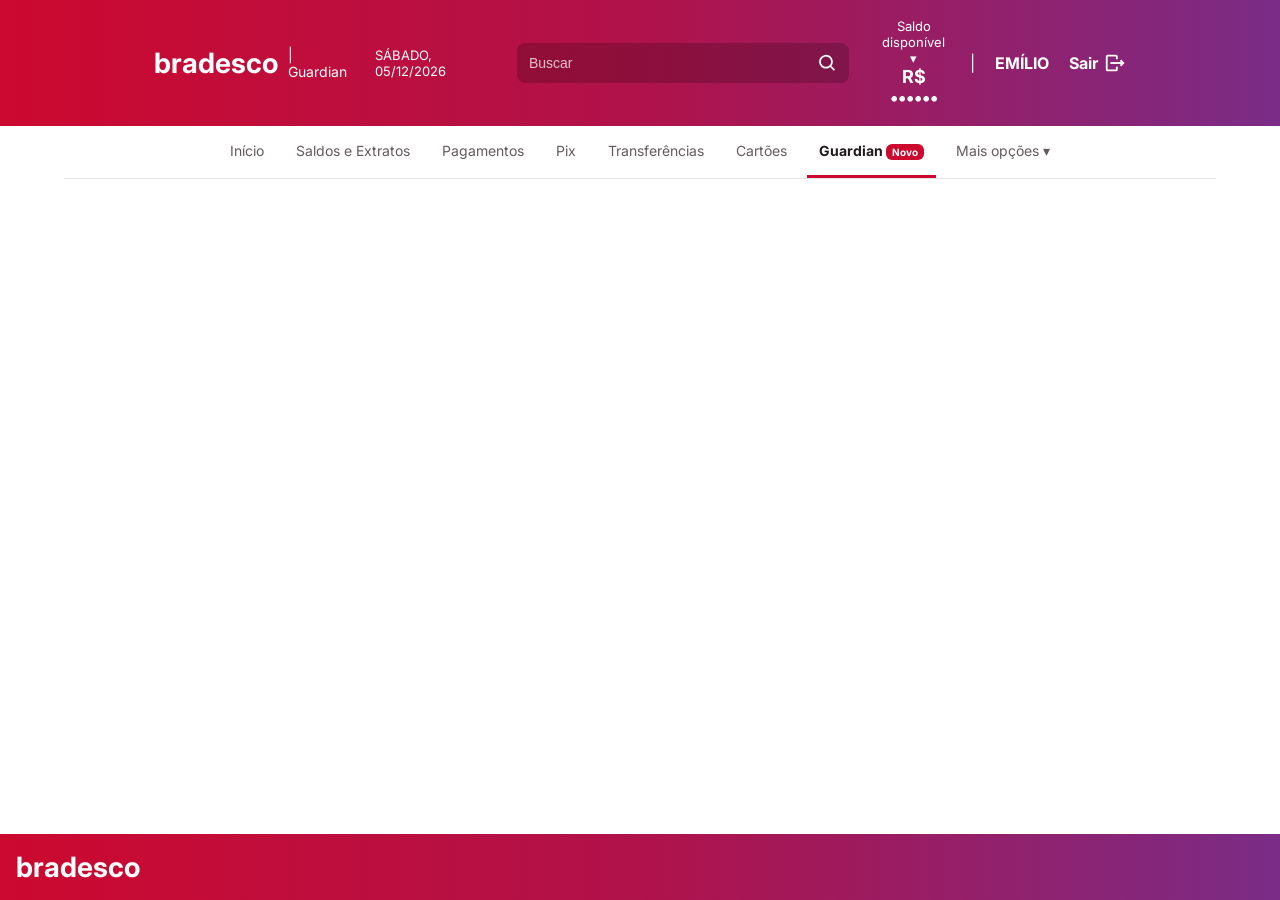
==== src/pages/guardian.html @ c9b3391c "fix: reorganize projects structure and start header and footer" ====
<!DOCTYPE html>
<html lang="pt-BR">

<head>
    <meta charset="UTF-8">
    <meta name="viewport" content="width=device-width, initial-scale=1.0">
    <title>Bradesco | Guardian</title>
    <link href="https://fonts.googleapis.com/css2?family=Inter:wght@400;500;600;700;800&display=swap" rel="stylesheet">
    <link rel="stylesheet" href="../style/main.css">
</head>

<body>
    <div class="topbar">
        <div class="title">
            <h1>bradesco</h1>
            <span class="partner">| Guardian</span>
        </div>
        <span class="data" id="today-data"></span>
        <label class="search">
            <input type="search" placeholder="Buscar" aria-label="Buscar">
            <svg class="icon" viewBox="-2.5 -2.5 24 24" aria-hidden="true">
                <path
                    d="M8 14A6 6 0 1 0 8 2a6 6 0 0 0 0 12zm6.32-1.094l3.58 3.58a1 1 0 1 1-1.415 1.413l-3.58-3.58a8 8 0 1 1 1.414-1.414z" />
            </svg>
        </label>
        <div class="balance">
            <button type="button" class="balance-button" onclick="changeBalance()">
                <span class="available-balance">Saldo disponível ▾</span>
                <span class="balance-amount" id="balance-amount">R$ ••••••</span>
            </button>

            <div class="user">
                <span>|</span>
                <span class="name">EMÍLIO</span>
                <button type="button" class="exit">
                    Sair
                    <svg class="icon icon-line" viewBox="0 0 24 24" aria-hidden="true">
                        <polyline points="18 9 21 12 18 15"></polyline>
                        <line x1="21" y1="12" x2="7" y2="12"></line>
                        <path d="M14,16v3a1,1,0,0,1-1,1H4a1,1,0,0,1-1-1V5A1,1,0,0,1,4,4h9a1,1,0,0,1,1,1V8"></path>
                    </svg>
                </button>
            </div>
        </div>

    </div>
    <header class="button-navbar">
        <nav class="navbar">
            <a href="../../index.html">Início</a>
            <a href="">Saldos e Extratos</a>
            <a href="">Pagamentos</a>
            <a href="pix.html">Pix</a>
            <a href="">Transferências</a>
            <a href="">Cartões</a>
            <a href="guardian.html" class="active">Guardian <span class="new">Novo</span></a>
            <a href="">Mais opções ▾</a>
        </nav>
    </header>

    <footer>
        <div class="title">
            <h1>bradesco</h1>
        </div>
    </footer>

    <script src="../script/main.js"></script>
</body>

</html>
---- src/style/main.css ----
* {
    margin: 0;
    padding: 0;
    box-sizing: border-box;
}

body {
    font-family: Inter, sans-serif;
}
a{
    text-decoration: none;
}

/* ---------- Top Menu ---------- */
.topbar {
    background: linear-gradient(90deg, #CC092F, #B0124A, #7A2C86);
    color: white;
    padding: 18px 12%;
    display: flex;
    align-items: center;
    gap: 28px;
}

.icon {
    width: 22px;
    height: 22px;
    fill: white;
}

.icon-line {
    fill: none;
    stroke: white;
    stroke-width: 2;
}

.title {
    display: flex;
    align-items: center;
    gap: 10px;
}

.title h1 {
    font-size: 28px;
}

.partner {
    font-size: 14px;
}

.data {
    font-size: 13px;
}

.search {
    display: flex;
    align-items: center;
    width: 380px;
    padding: 0 12px;
    background: rgba(0, 0, 0, 0.2);
    border-radius: 8px;
}

.search:focus-within {
    outline: 2px solid white;
}

.search input::placeholder {
    color: rgba(255, 255, 255, 0.75);
}

.search input {
    width: 100%;
    height: 40px;
    border: none;
    background: none;
    color: white;
    font-size: 14px;
    outline: none;
}

.balance {
    margin-left: auto;
    display: flex;
    align-items: center;
    gap: 20px;
}

.topbar button {
    border: none;
    background: none;
    color: white;
    font-family: Inter, sans-serif;
    cursor: pointer;
}

.balance-button {
    display: flex;
    flex-direction: column;
    align-items: flex-start;
}

.available-balance {
    font-size: 13px;
}

.balance-amount {
    font-size: 18px;
    font-weight: bold;
}

.user {
    display: flex;
    align-items: center;
    gap: 20px;
}

.name {
    font-weight: bold;
}

.exit {
    display: flex;
    align-items: center;
    gap: 6px;
    font-weight: bold;
    font-size: 16px;
}

/* ---------- Menu ---------- */
.navbar {
    background: white;
    border-bottom: 1px solid #E6E2E6;
    padding: 0 12%;
    display: flex;
    gap: 8px;
}

.button-navbar {
    display: flex;
    justify-content: center;
}

.navbar a {
    padding: 16px 12px;
    color: #635A5E;
    font-size: 14px;
    border-bottom: 3px solid transparent;
}

.navbar a:hover {
    color: #1F1A1C;
}

.navbar a.active {
    color: #1F1A1C;
    font-weight: bold;
    border-bottom: 3px solid #CC092F;
    transition: .2s ease;
}

.new {
    background: #CC092F;
    color: white;
    font-size: 10px;
    font-weight: bold;
    padding: 2px 6px;
    border-radius: 6px;
}

footer {
    background: linear-gradient(90deg, #CC092F, #B0124A, #7A2C86);
    position: fixed;
    bottom: 0;
    left: 0;
    width: 100%;
    color: white;
    text-align: center;
    padding: 16px;
}
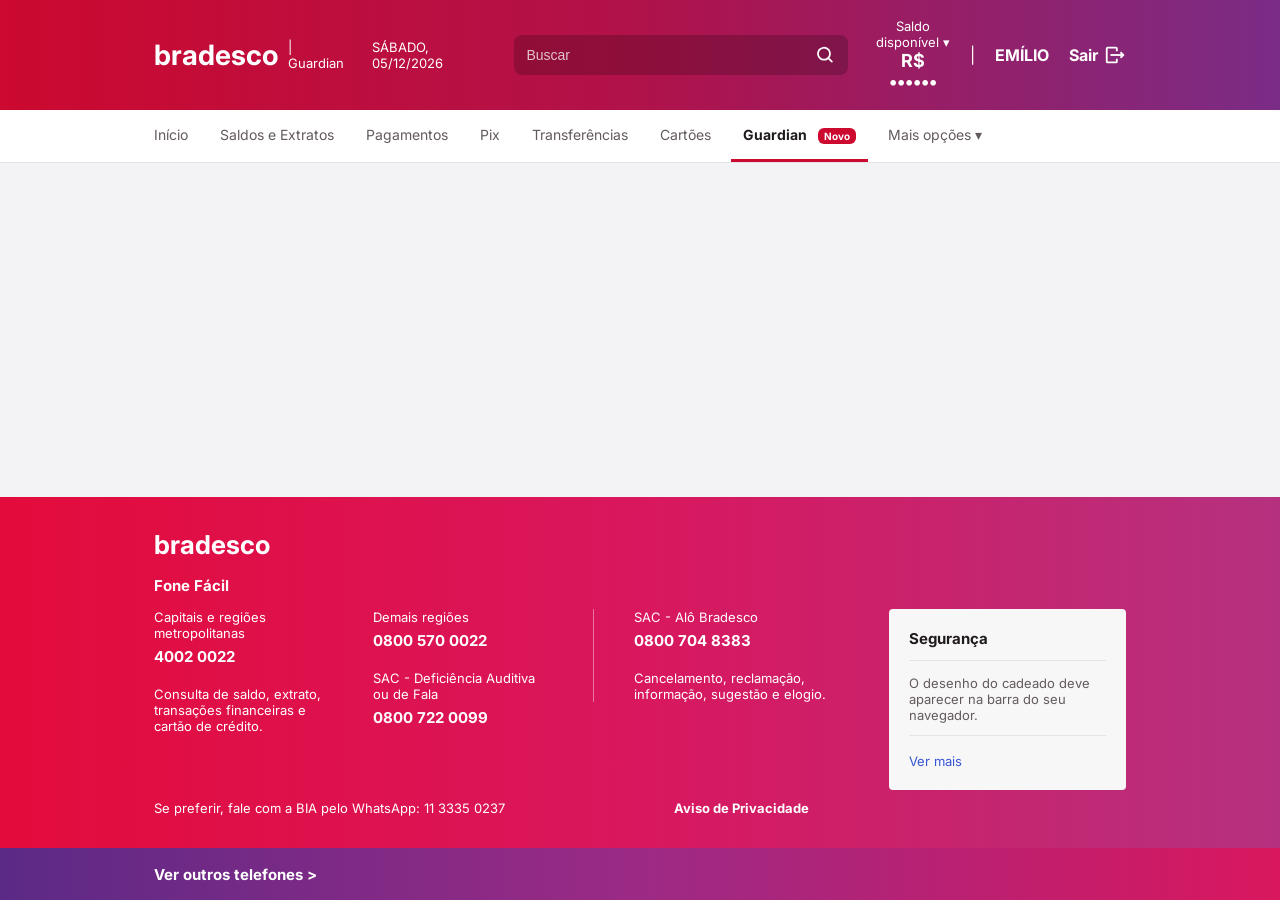
==== commit 70275f20: "feat: add elements in initial page" ====
--- a/src/pages/guardian.html
+++ b/src/pages/guardian.html
@@ -57,9 +57,46 @@
         </nav>
     </header>
 
+    <main>
+        
+    </main>
+
     <footer>
-        <div class="title">
-            <h1>bradesco</h1>
+        <div class="title-footer">
+            <h2>bradesco</h2>
+            <h4>Fone Fácil</h4>
+            <div class="columns">
+                <div class="first-column">
+                    <p>Capitais e regiões metropolitanas</p>
+                    <h4>4002 0022</h4>
+                    <p>Consulta de saldo, extrato, transações financeiras e cartão de crédito.</p>
+                </div>
+                <div class="second-column">
+                    <p>Demais regiões</p>
+                    <h4>0800 570 0022</h4>
+                    <p>SAC - Deficiência Auditiva ou de Fala</p>
+                    <h4>0800 722 0099</h4>
+                </div>
+                <div class="third-column">
+                    <p>SAC - Alô Bradesco</p>
+                    <h4>0800 704 8383</h4>
+                    <p>Cancelamento, reclamação, informação, sugestão e elogio.</p>
+                </div>
+                <div class="card-column">
+                    <h4>Segurança</h4>
+                    <p>O desenho do cadeado deve aparecer na barra do seu navegador.</p>
+                    <a href="#">Ver mais</a>
+                </div>
+            </div>
+
+            <div class="footer-links">
+                <p>Se preferir, fale com a BIA pelo WhatsApp: 11 3335 0237</p>
+                <a href="#">Aviso de Privacidade</a>
+            </div>
+        </div>
+
+        <div class="fourth-column">
+            <a href="#">Ver outros telefones &gt;</a>
         </div>
     </footer>
 
--- a/src/style/main.css
+++ b/src/style/main.css
@@ -5,9 +5,13 @@
 }
 
 body {
+    min-height: 100vh;
+    display: flex;
+    flex-direction: column;
     font-family: Inter, sans-serif;
 }
-a{
+
+a {
     text-decoration: none;
 }
 
@@ -33,9 +37,16 @@
     stroke-width: 2;
 }
 
+.title,
+.balance,
+.user,
+.exit {
+    display: flex;
+    align-items: center;
+    gap: 20px;
+}
+
 .title {
-    display: flex;
-    align-items: center;
     gap: 10px;
 }
 
@@ -43,11 +54,9 @@
     font-size: 28px;
 }
 
-.partner {
-    font-size: 14px;
-}
-
-.data {
+.partner,
+.data,
+.available-balance {
     font-size: 13px;
 }
 
@@ -64,10 +73,6 @@
     outline: 2px solid white;
 }
 
-.search input::placeholder {
-    color: rgba(255, 255, 255, 0.75);
-}
-
 .search input {
     width: 100%;
     height: 40px;
@@ -78,18 +83,20 @@
     outline: none;
 }
 
+.search input::placeholder {
+    color: rgba(255, 255, 255, 0.75);
+}
+
 .balance {
     margin-left: auto;
-    display: flex;
-    align-items: center;
-    gap: 20px;
 }
 
 .topbar button {
     border: none;
     background: none;
     color: white;
-    font-family: Inter, sans-serif;
+    font-family: inherit;
+    font-size: 16px;
     cursor: pointer;
 }
 
@@ -99,31 +106,18 @@
     align-items: flex-start;
 }
 
-.available-balance {
-    font-size: 13px;
+.balance-amount,
+.name,
+.exit {
+    font-weight: bold;
 }
 
 .balance-amount {
     font-size: 18px;
-    font-weight: bold;
-}
-
-.user {
-    display: flex;
-    align-items: center;
-    gap: 20px;
-}
-
-.name {
-    font-weight: bold;
 }
 
 .exit {
-    display: flex;
-    align-items: center;
     gap: 6px;
-    font-weight: bold;
-    font-size: 16px;
 }
 
 /* ---------- Menu ---------- */
@@ -135,11 +129,6 @@
     gap: 8px;
 }
 
-.button-navbar {
-    display: flex;
-    justify-content: center;
-}
-
 .navbar a {
     padding: 16px 12px;
     color: #635A5E;
@@ -147,15 +136,18 @@
     border-bottom: 3px solid transparent;
 }
 
-.navbar a:hover {
-    color: #1F1A1C;
-}
-
+.navbar a:first-child {
+    margin-left: -12px;
+}
+
+.navbar a:hover,
 .navbar a.active {
     color: #1F1A1C;
-    font-weight: bold;
-    border-bottom: 3px solid #CC092F;
-    transition: .2s ease;
+}
+
+.navbar a.active {
+    font-weight: bold;
+    border-bottom-color: #CC092F;
 }
 
 .new {
@@ -164,16 +156,210 @@
     font-size: 10px;
     font-weight: bold;
     padding: 2px 6px;
+    margin-left: 8px;
     border-radius: 6px;
 }
 
+/* ---------- Main ---------- */
+main {
+    flex: 1;
+    padding: 28px 12%;
+    background: #F3F2F5;
+}
+
+.home-grid {
+    display: grid;
+    grid-template-columns: 2fr 1fr;
+    gap: 28px;
+    align-items: stretch;
+}
+
+.home-grid section {
+    display: flex;
+    flex-direction: column;
+}
+
+.section-title {
+    font-size: 22px;
+    margin-bottom: 14px;
+}
+
+.shortcuts {
+    flex: 1;
+    background: white;
+    border-radius: 10px;
+    padding: 6px 22px;
+}
+
+.shortcuts a {
+    display: flex;
+    justify-content: space-between;
+    padding: 16px 0;
+    border-bottom: 1px solid #E6E2E6;
+    color: #1F1A1C;
+    font-size: 14px;
+}
+
+.shortcuts a:last-child {
+    border-bottom: none;
+}
+
+.shortcuts a:hover {
+    color: #CC092F;
+}
+
+.shortcuts span {
+    color: #3655D4;
+}
+
+/* ---------- Acordeão ---------- */
+.accordion-flush .accordion-item {
+    border: none;
+    border-radius: 10px;
+    margin-bottom: 14px;
+    overflow: hidden;
+    box-shadow: 0 1px 3px rgba(0, 0, 0, 0.08);
+}
+
+.accordion-button,
+.accordion-button:not(.collapsed) {
+    padding: 20px 22px;
+    font-weight: bold;
+    background: white;
+    color: #1F1A1C;
+    box-shadow: none;
+}
+
+.accordion-button:focus {
+    box-shadow: none;
+}
+
+.accordion-body {
+    padding: 4px 22px 22px;
+    min-height: 215px;
+}
+
+.accordion-body p {
+    margin-bottom: 8px;
+}
+
+.accordion-actions {
+    display: flex;
+    gap: 10px;
+    margin-top: 16px;
+}
+
+.btn-red,
+.btn-outline {
+    padding: 10px 22px;
+    border-radius: 24px;
+    border: 2px solid #CC092F;
+    font-weight: bold;
+}
+
+.btn-red,
+.btn-red:hover {
+    background: #CC092F;
+    color: white;
+}
+
+.btn-outline,
+.btn-outline:hover {
+    background: white;
+    color: #CC092F;
+}
+
+/* ---------- Rodapé ---------- */
 footer {
-    background: linear-gradient(90deg, #CC092F, #B0124A, #7A2C86);
-    position: fixed;
-    bottom: 0;
-    left: 0;
-    width: 100%;
-    color: white;
-    text-align: center;
-    padding: 16px;
+    color: white;
+}
+
+.title-footer {
+    background: linear-gradient(90deg, #E30B3B, #D9175E, #B5317F);
+    padding: 32px 12%;
+}
+
+.title-footer h2 {
+    font-size: 26px;
+    margin-bottom: 16px;
+}
+
+.columns {
+    display: flex;
+    align-items: flex-start;
+    gap: 40px;
+    margin-top: 14px;
+}
+
+.first-column,
+.second-column,
+.third-column {
+    display: flex;
+    flex-direction: column;
+    gap: 6px;
+    width: 200px;
+}
+
+.third-column {
+    border-left: 1px solid rgba(255, 255, 255, 0.4);
+    padding-left: 40px;
+    width: 280px;
+}
+
+footer h4 {
+    font-size: 15px;
+    margin-bottom: 14px;
+}
+
+footer p,
+footer a {
+    font-size: 13px;
+}
+
+footer a {
+    color: white;
+    font-weight: bold;
+}
+
+.card-column {
+    margin-left: auto;
+    width: 260px;
+    padding: 20px;
+    background: #F8F7F8;
+    color: #1F1A1C;
+    border-radius: 4px;
+}
+
+.card-column h4,
+.card-column p {
+    padding-bottom: 12px;
+    border-bottom: 1px solid #E6E2E6;
+}
+
+.card-column p {
+    color: #635A5E;
+    margin-bottom: 14px;
+}
+
+.card-column a {
+    color: #3655D4;
+    font-weight: normal;
+}
+
+.footer-links {
+    display: flex;
+    margin-top: 10px;
+}
+
+.footer-links p {
+    width: 520px;
+}
+
+.fourth-column {
+    background: linear-gradient(90deg, #5B2A86, #9C2A85, #D9175E);
+    padding: 16px 12%;
+}
+
+.fourth-column a {
+    font-size: 15px;
 }
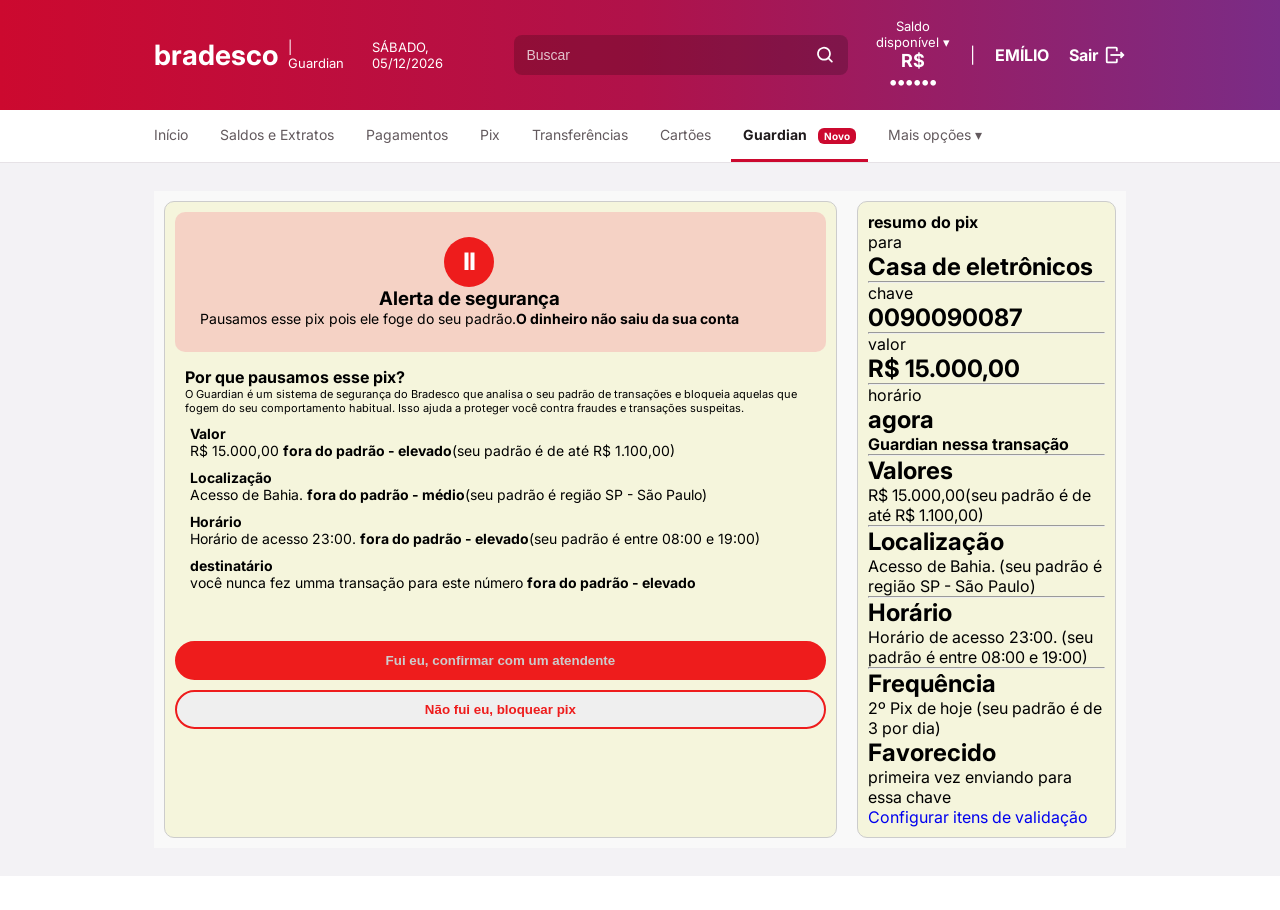
==== commit 59584d82: "criação html e css da aba guardian" ====
--- a/src/pages/guardian.html
+++ b/src/pages/guardian.html
@@ -7,6 +7,7 @@
     <title>Bradesco | Guardian</title>
     <link href="https://fonts.googleapis.com/css2?family=Inter:wght@400;500;600;700;800&display=swap" rel="stylesheet">
     <link rel="stylesheet" href="../style/main.css">
+    <link rel="stylesheet" href="../style/guardian.css">
 </head>
 
 <body>
@@ -56,47 +57,96 @@
             <a href="">Mais opções ▾</a>
         </nav>
     </header>
+    
+    <!-- conteúdo principal da página -->
+    <main>
 
-    <main>
-        
+        <div class="conteudo"> 
+
+            <!-- seção de aleta de segurança,explicando o porque o pix foi bloqueado -->
+            <section class="pix-bloqueado">
+
+                <!-- alerta de que o pix foi bloqueado por entrar nos padrões de transação suspeita do guardian -->
+                <section class="area-alerta">
+                    <div class="alerta">
+                        <h2>⏸</h2>
+                        <h3>Alerta de segurança</h3>
+                        <p>Pausamos esse pix pois ele foge do seu padrão.<strong>O dinheiro não saiu da sua conta</strong></p>
+                    </div>
+                </section>
+
+                <div class="porque-pausamos">
+                    <h1>Por que pausamos esse pix?</h1>
+                    <p id="guardian-explicacao">O Guardian é um sistema de segurança do Bradesco que analisa o seu padrão de transações e bloqueia aquelas que fogem do seu comportamento habitual. Isso ajuda a proteger você contra fraudes e transações suspeitas.</p>
+                    <h2>Valor</h2>
+                    <p>R$ 15.000,00 <strong>fora do padrão - elevado</strong>(seu padrão é de até R$ 1.100,00)</p>
+                    <h2>Localização</h2>
+                    <p>Acesso de Bahia. <strong>fora do padrão - médio</strong>(seu padrão é região SP - São Paulo)</p>
+                    <h2>Horário</h2>
+                    <p>Horário de acesso 23:00. <strong>fora do padrão - elevado</strong>(seu padrão é entre 08:00 e 19:00)</p>
+                    <h2>destinatário</h2>
+                    <p>você nunca fez umma transação para este número <strong>fora do padrão - elevado</strong></p>
+                </div>
+
+                <div class="botao-atendente">
+                    <button type="button" class="confirmar">Fui eu, confirmar com um atendente</button>
+                    <button type="button" class="bloquear">Não fui eu, bloquear pix</button>
+                </div>
+
+
+            </section>
+
+
+            <!-- seção lateral com resumo do pix bloqueado, e no que o guardian agiu -->
+            <section>
+
+                <aside  class="painel-lateral">
+                    <!-- seção de resumo do pix que foi bloqueado -->
+                    <section>
+                        <h1>resumo do pix</h1>
+                        <p>para</p>
+                        <h2>Casa de eletrônicos</h2>
+                        <hr>
+                        <p>chave</p>
+                        <h2>0090090087</h2>
+                        <hr>
+                        <p>valor</p>
+                        <h2>R$ 15.000,00</h2>
+                        <hr>
+                        <p>horário</p>
+                        <h2>agora</h2>
+                    </section>
+
+                    <!-- seção da explicação da ação do guardian em cima desse pix -->
+                    <section>
+                        <h1>Guardian nessa transação</h1>
+                        <hr>
+                        <h2>Valores</h2>
+                        <p>R$ 15.000,00(seu padrão é de até R$ 1.100,00)</p>
+                        <hr>
+                        <h2>Localização</h2>
+                        <p>Acesso de Bahia. (seu padrão é região SP - São Paulo)</p>
+                        <hr>
+                        <h2>Horário</h2>
+                        <p>Horário de acesso 23:00. (seu padrão é entre 08:00 e 19:00)</p>
+                        <hr>
+                        <h2>Frequência</h2>
+                        <p>2º Pix de hoje (seu padrão é de 3 por dia)</p>
+                        <h2>Favorecido</h2>
+                        <p>primeira vez enviando para essa chave</p>
+                        <!-- link não funcional apenas para demonstrar que o usuario pode configurar o guardian -->
+                        <a href="configurar" class="link-naofuncional">Configurar itens de validação</a>
+                    </section>
+                </aside>
+
+            </section>     
+
+        </div>    
     </main>
 
     <footer>
-        <div class="title-footer">
-            <h2>bradesco</h2>
-            <h4>Fone Fácil</h4>
-            <div class="columns">
-                <div class="first-column">
-                    <p>Capitais e regiões metropolitanas</p>
-                    <h4>4002 0022</h4>
-                    <p>Consulta de saldo, extrato, transações financeiras e cartão de crédito.</p>
-                </div>
-                <div class="second-column">
-                    <p>Demais regiões</p>
-                    <h4>0800 570 0022</h4>
-                    <p>SAC - Deficiência Auditiva ou de Fala</p>
-                    <h4>0800 722 0099</h4>
-                </div>
-                <div class="third-column">
-                    <p>SAC - Alô Bradesco</p>
-                    <h4>0800 704 8383</h4>
-                    <p>Cancelamento, reclamação, informação, sugestão e elogio.</p>
-                </div>
-                <div class="card-column">
-                    <h4>Segurança</h4>
-                    <p>O desenho do cadeado deve aparecer na barra do seu navegador.</p>
-                    <a href="#">Ver mais</a>
-                </div>
-            </div>
-
-            <div class="footer-links">
-                <p>Se preferir, fale com a BIA pelo WhatsApp: 11 3335 0237</p>
-                <a href="#">Aviso de Privacidade</a>
-            </div>
-        </div>
-
-        <div class="fourth-column">
-            <a href="#">Ver outros telefones &gt;</a>
+        <div class="title">
+            <h1>bradesco</h1>
         </div>
     </footer>
 
--- a/src/style/guardian.css
+++ b/src/style/guardian.css
@@ -0,0 +1,118 @@
+/* coloca tudo dentro de uma seção para poder organizar os itens na posição desejada */
+.conteudo {
+    background-color: #f9f9f9;
+    padding: 10px;
+    display:flex;
+    gap: 20px;
+}
+
+.pix-bloqueado {
+    color: black;
+    background-color:beige;
+    border-radius: 10px;
+    border: 1px solid #ccc;
+    padding: 10px;
+}
+
+.painel-lateral {
+    background-color:beige;
+    border-radius: 10px;
+    border: 1px solid #ccc;
+    padding: 10px;
+    justify-content: flex-end;
+    align-items: column;
+
+}
+
+.area-alerta {
+    background-color: #f5b1b181;
+    padding: 10px;
+    display:flex;
+    gap: 20px;
+    border-radius: 10px;
+    padding: 25px;
+    text-align: center;
+}
+
+/* circulo de pause no alerta */
+.area-alerta h2 {
+    width: 50px; 
+    height: 50px; 
+    border-radius: 50%; /*ciruculo*/
+    display:flex;
+    justify-content: center;
+    align-items: center;
+    background-color: #ee1c1c;
+    line-height: 50px; /*pra centralizar põe o mesmo valor da altura e largura */
+    color: white;
+    margin: 0 auto; /* centraliza horizontalmente */  
+}
+
+.area-alerta h3 {
+    height: auto;
+    width: auto;
+    margin: 0;
+    color: #000000;
+    font-weight: bold;
+}
+
+.area-alerta p {
+    margin: 0;
+    color: #000000;
+    font-size: 14px;
+    text-align: center;
+}
+
+.porque-pausamos {
+    font-size: 14px;
+    padding-bottom: 50px;
+    text-align:left
+}
+
+.porque-pausamos h1 {
+    font-size: 16px;
+    margin-left:10px;
+    margin-top: 15px;
+}
+
+#guardian-explicacao {
+    font-size: 11px;
+    margin-left: 10px;
+}
+
+.porque-pausamos h2 {
+    font-size: 14px;
+    margin-left: 15px;
+    margin-top: 10px;
+}
+
+.porque-pausamos p {
+    font-size: 14px;
+    margin-left: 15px;
+}
+
+.botao-atendente {
+    display: flex;
+    justify-content: center; /* Centraliza na horizontal */
+    flex-direction: column;
+}
+
+.confirmar {
+    border-radius: 30px;
+    border:2px solid;
+    border-color: #ee1c1c;
+    padding: 10px;
+    background-color: #ee1c1c;
+    color: #ccc;
+    font-weight: 700;
+    margin-bottom: 10px;
+}
+
+.bloquear {
+    border-radius: 30px;
+    border:2px solid;
+    border-color: #ee1c1c;
+    padding: 10px;
+    color:#ee1c1c;
+    font-weight: 700;
+}
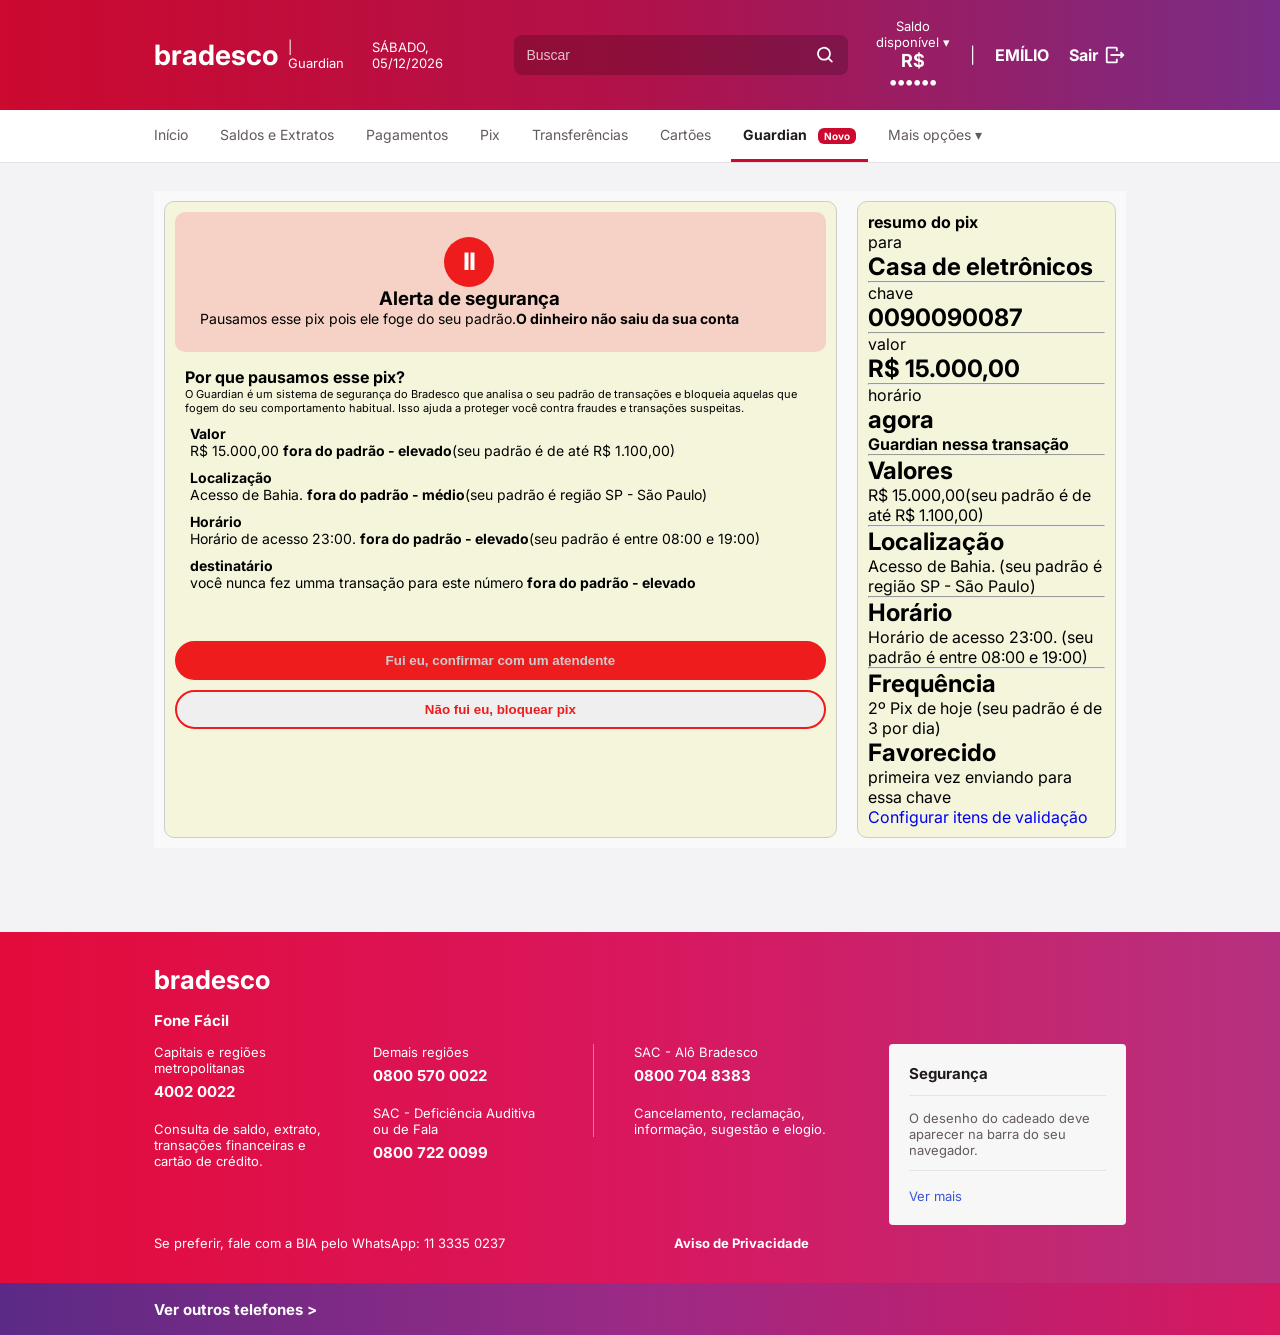
==== commit 632940f1: "Merge branch 'main' of https://github.com/Giovanna-Ciola/bradesco-guardian" ====
--- a/src/pages/guardian.html
+++ b/src/pages/guardian.html
@@ -144,9 +144,46 @@
         </div>    
     </main>
 
+    <main>
+        
+    </main>
+
     <footer>
-        <div class="title">
-            <h1>bradesco</h1>
+        <div class="title-footer">
+            <h2>bradesco</h2>
+            <h4>Fone Fácil</h4>
+            <div class="columns">
+                <div class="first-column">
+                    <p>Capitais e regiões metropolitanas</p>
+                    <h4>4002 0022</h4>
+                    <p>Consulta de saldo, extrato, transações financeiras e cartão de crédito.</p>
+                </div>
+                <div class="second-column">
+                    <p>Demais regiões</p>
+                    <h4>0800 570 0022</h4>
+                    <p>SAC - Deficiência Auditiva ou de Fala</p>
+                    <h4>0800 722 0099</h4>
+                </div>
+                <div class="third-column">
+                    <p>SAC - Alô Bradesco</p>
+                    <h4>0800 704 8383</h4>
+                    <p>Cancelamento, reclamação, informação, sugestão e elogio.</p>
+                </div>
+                <div class="card-column">
+                    <h4>Segurança</h4>
+                    <p>O desenho do cadeado deve aparecer na barra do seu navegador.</p>
+                    <a href="#">Ver mais</a>
+                </div>
+            </div>
+
+            <div class="footer-links">
+                <p>Se preferir, fale com a BIA pelo WhatsApp: 11 3335 0237</p>
+                <a href="#">Aviso de Privacidade</a>
+            </div>
+        </div>
+
+        <div class="fourth-column">
+            <a href="#">Ver outros telefones &gt;</a>
         </div>
     </footer>
 
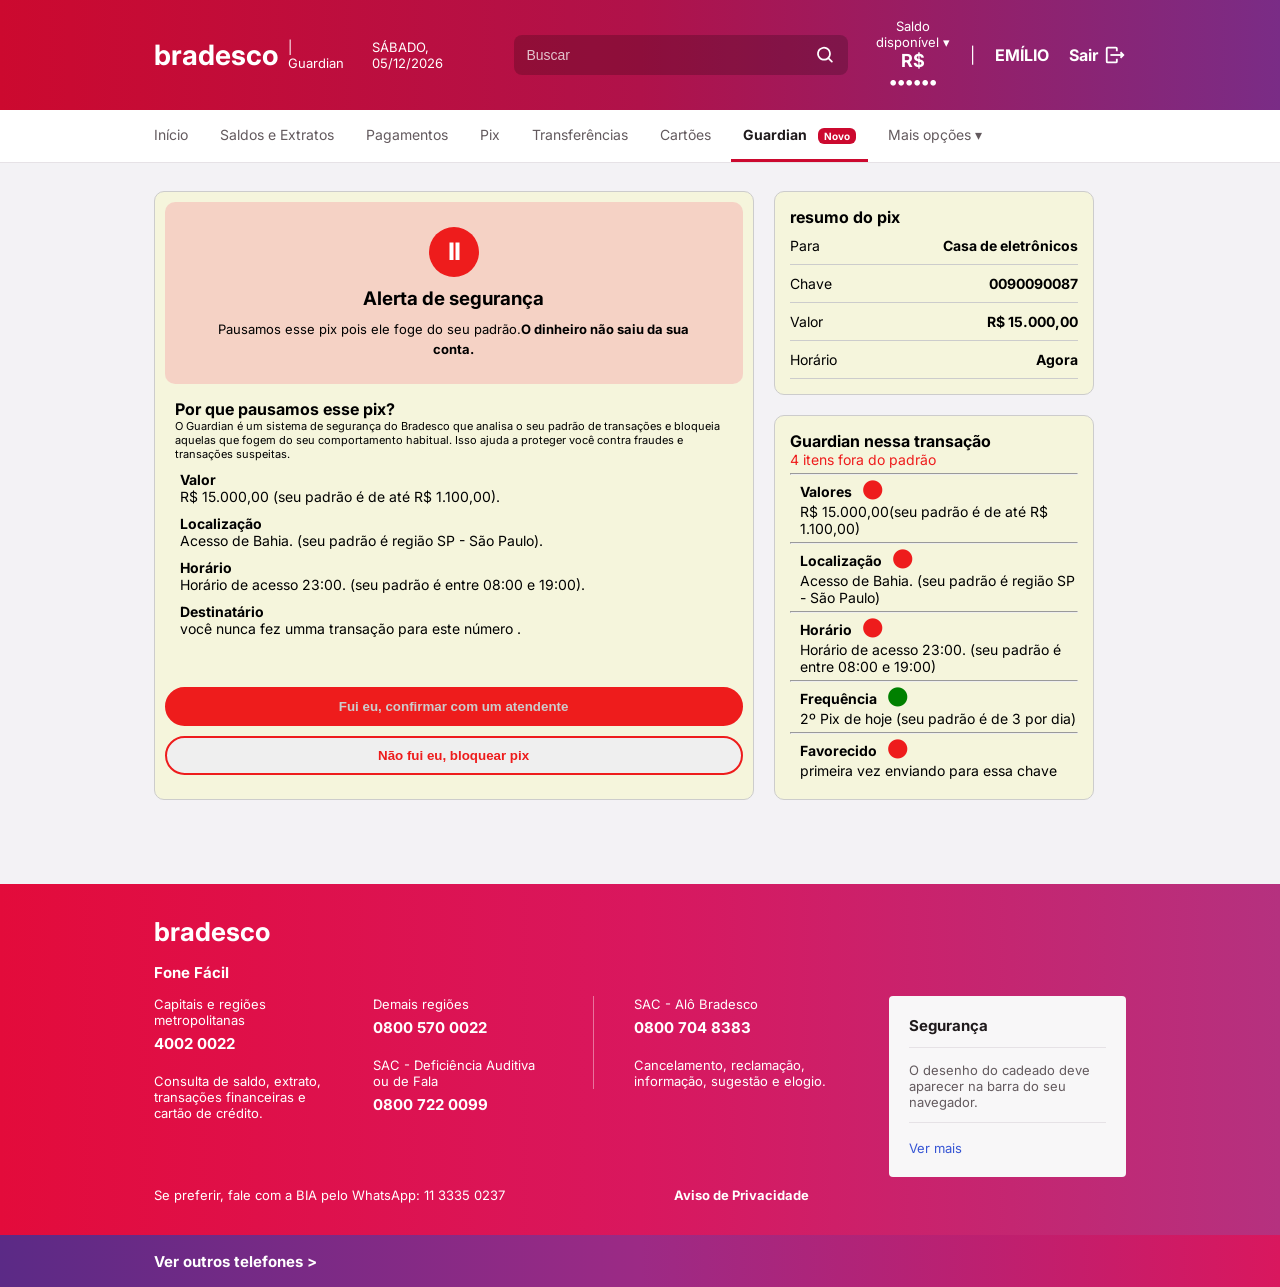
==== commit 97058201: "css do painel lateral do guardian" ====
--- a/src/pages/guardian.html
+++ b/src/pages/guardian.html
@@ -68,10 +68,10 @@
 
                 <!-- alerta de que o pix foi bloqueado por entrar nos padrões de transação suspeita do guardian -->
                 <section class="area-alerta">
-                    <div class="alerta">
+                    <div>
                         <h2>⏸</h2>
                         <h3>Alerta de segurança</h3>
-                        <p>Pausamos esse pix pois ele foge do seu padrão.<strong>O dinheiro não saiu da sua conta</strong></p>
+                        <p>Pausamos esse pix pois ele foge do seu padrão.<strong>O dinheiro não saiu da sua conta.</strong></p>
                     </div>
                 </section>
 
@@ -79,13 +79,13 @@
                     <h1>Por que pausamos esse pix?</h1>
                     <p id="guardian-explicacao">O Guardian é um sistema de segurança do Bradesco que analisa o seu padrão de transações e bloqueia aquelas que fogem do seu comportamento habitual. Isso ajuda a proteger você contra fraudes e transações suspeitas.</p>
                     <h2>Valor</h2>
-                    <p>R$ 15.000,00 <strong>fora do padrão - elevado</strong>(seu padrão é de até R$ 1.100,00)</p>
+                    <p>R$ 15.000,00 (seu padrão é de até R$ 1.100,00).</p>
                     <h2>Localização</h2>
-                    <p>Acesso de Bahia. <strong>fora do padrão - médio</strong>(seu padrão é região SP - São Paulo)</p>
+                    <p>Acesso de Bahia. (seu padrão é região SP - São Paulo).</p>
                     <h2>Horário</h2>
-                    <p>Horário de acesso 23:00. <strong>fora do padrão - elevado</strong>(seu padrão é entre 08:00 e 19:00)</p>
-                    <h2>destinatário</h2>
-                    <p>você nunca fez umma transação para este número <strong>fora do padrão - elevado</strong></p>
+                    <p>Horário de acesso 23:00. (seu padrão é entre 08:00 e 19:00).</p>
+                    <h2>Destinatário</h2>
+                    <p>você nunca fez umma transação para este número .</p>
                 </div>
 
                 <div class="botao-atendente">
@@ -102,40 +102,67 @@
 
                 <aside  class="painel-lateral">
                     <!-- seção de resumo do pix que foi bloqueado -->
-                    <section>
+                    <section class="resumo-pix">
                         <h1>resumo do pix</h1>
-                        <p>para</p>
-                        <h2>Casa de eletrônicos</h2>
-                        <hr>
-                        <p>chave</p>
-                        <h2>0090090087</h2>
-                        <hr>
-                        <p>valor</p>
-                        <h2>R$ 15.000,00</h2>
-                        <hr>
-                        <p>horário</p>
-                        <h2>agora</h2>
+                            <div class="linha-resumo">
+                                <span>Para</span>
+                                <strong>Casa de eletrônicos</strong>
+                            </div>
+
+                            <div class="linha-resumo">
+                                <span>Chave</span>
+                                <strong>0090090087</strong>
+                            </div>
+
+                            <div class="linha-resumo">
+                                <span>Valor</span>
+                                <strong>R$ 15.000,00</strong>
+                            </div>
+
+                            <div class="linha-resumo">
+                                <span>Horário</span>
+                                <strong>Agora</strong>
+                            </div>
                     </section>
 
                     <!-- seção da explicação da ação do guardian em cima desse pix -->
-                    <section>
+                    <section class="acao-guardian">
                         <h1>Guardian nessa transação</h1>
-                        <hr>
-                        <h2>Valores</h2>
+                        <p id="itens-fora-padrao">4 itens fora do padrão</p>
+                        <hr>
+                        <div class="titulo-validacao">
+                            <h2>Valores</h2>
+                            <p id="foraPadrao">⬤</p>
+                        </div>
                         <p>R$ 15.000,00(seu padrão é de até R$ 1.100,00)</p>
                         <hr>
-                        <h2>Localização</h2>
+
+                        <div class="titulo-validacao">
+                            <h2>Localização</h2>
+                            <p id="foraPadrao">⬤</p>
+                        </div>
                         <p>Acesso de Bahia. (seu padrão é região SP - São Paulo)</p>
                         <hr>
-                        <h2>Horário</h2>
+
+                        <div class="titulo-validacao">
+                            <h2>Horário</h2>
+                            <p id="foraPadrao">⬤</p>
+                        </div>
                         <p>Horário de acesso 23:00. (seu padrão é entre 08:00 e 19:00)</p>
                         <hr>
-                        <h2>Frequência</h2>
+
+                        <div class="titulo-validacao">
+                            <h2>Frequência</h2>
+                            <p id="dentroPadrao">⬤</p>
+                        </div>
                         <p>2º Pix de hoje (seu padrão é de 3 por dia)</p>
-                        <h2>Favorecido</h2>
+                        <hr>
+
+                        <div class="titulo-validacao">
+                            <h2>Favorecido</h2>
+                            <p id="foraPadrao">⬤</p>
+                        </div>
                         <p>primeira vez enviando para essa chave</p>
-                        <!-- link não funcional apenas para demonstrar que o usuario pode configurar o guardian -->
-                        <a href="configurar" class="link-naofuncional">Configurar itens de validação</a>
                     </section>
                 </aside>
 
--- a/src/style/guardian.css
+++ b/src/style/guardian.css
@@ -1,12 +1,12 @@
 /* coloca tudo dentro de uma seção para poder organizar os itens na posição desejada */
 .conteudo {
-    background-color: #f9f9f9;
-    padding: 10px;
     display:flex;
     gap: 20px;
 }
 
 .pix-bloqueado {
+    width: 600px;
+    height: auto;
     color: black;
     background-color:beige;
     border-radius: 10px;
@@ -15,16 +15,17 @@
 }
 
 .painel-lateral {
-    background-color:beige;
-    border-radius: 10px;
-    border: 1px solid #ccc;
-    padding: 10px;
-    justify-content: flex-end;
-    align-items: column;
-
-}
+    width: 320px;
+    display: flex;
+    flex-direction: column;
+    gap: 20px;
+    flex-shrink: 0;
+}
+
 
 .area-alerta {
+    height: auto;
+    width: auto;
     background-color: #f5b1b181;
     padding: 10px;
     display:flex;
@@ -32,6 +33,13 @@
     border-radius: 10px;
     padding: 25px;
     text-align: center;
+}
+
+.area-alerta div {
+    display: flex;
+    flex-direction: column;
+    align-items: center;
+    gap: 10px;
 }
 
 /* circulo de pause no alerta */
@@ -59,8 +67,11 @@
 .area-alerta p {
     margin: 0;
     color: #000000;
-    font-size: 14px;
+    font-size: 13px;
     text-align: center;
+    line-height: 1.5;
+    padding-left: 10px;
+    padding-right: 10px;
 }
 
 .porque-pausamos {
@@ -115,4 +126,78 @@
     padding: 10px;
     color:#ee1c1c;
     font-weight: 700;
+}
+
+.resumo-pix {
+    width: 320px;
+    height: auto;
+    background-color:beige;
+    border-radius: 10px;
+    border: 1px solid #ccc;
+    padding: 15px;
+    box-sizing: border-box;
+    flex-shrink: 0;
+    font-size: 14px;
+}
+.resumo-pix h1 {
+    font-size: 16px;
+}
+
+.linha-resumo {
+    display: flex;
+    justify-content: space-between;
+    align-items: center;
+    gap: 10px;
+    border-bottom: 1px solid #ccc;
+    padding: 10px 0;
+}
+
+.acao-guardian {
+    width: 320px;
+    height: auto;
+    background-color:beige;
+    border-radius: 10px;
+    border: 1px solid #ccc;
+    padding: 15px;
+    box-sizing: border-box;
+    flex-shrink: 0;
+    font-size: 14px;
+}
+
+.acao-guardian h1 {
+    font-size: 16px;
+}
+
+#itens-fora-padrao {
+    color:#ee1c1c;
+    margin-left: 0px;
+}
+
+.acao-guardian h2 {
+    font-size: 14px;
+    margin-left: 10px;
+    margin-top: 5px;
+}
+
+.acao-guardian p {
+    font-size: 14px;
+    margin-left: 10px;
+    margin-bottom: 5px;
+}
+
+.titulo-validacao {
+    display: flex;
+    align-items: center;
+}
+
+#foraPadrao {
+    color:#ee1c1c;
+    padding-top: 6px;
+    padding-left: 1px;
+}
+
+#dentroPadrao {
+    color: green;
+    padding-top: 6px;
+    padding-left: 1px;
 }
